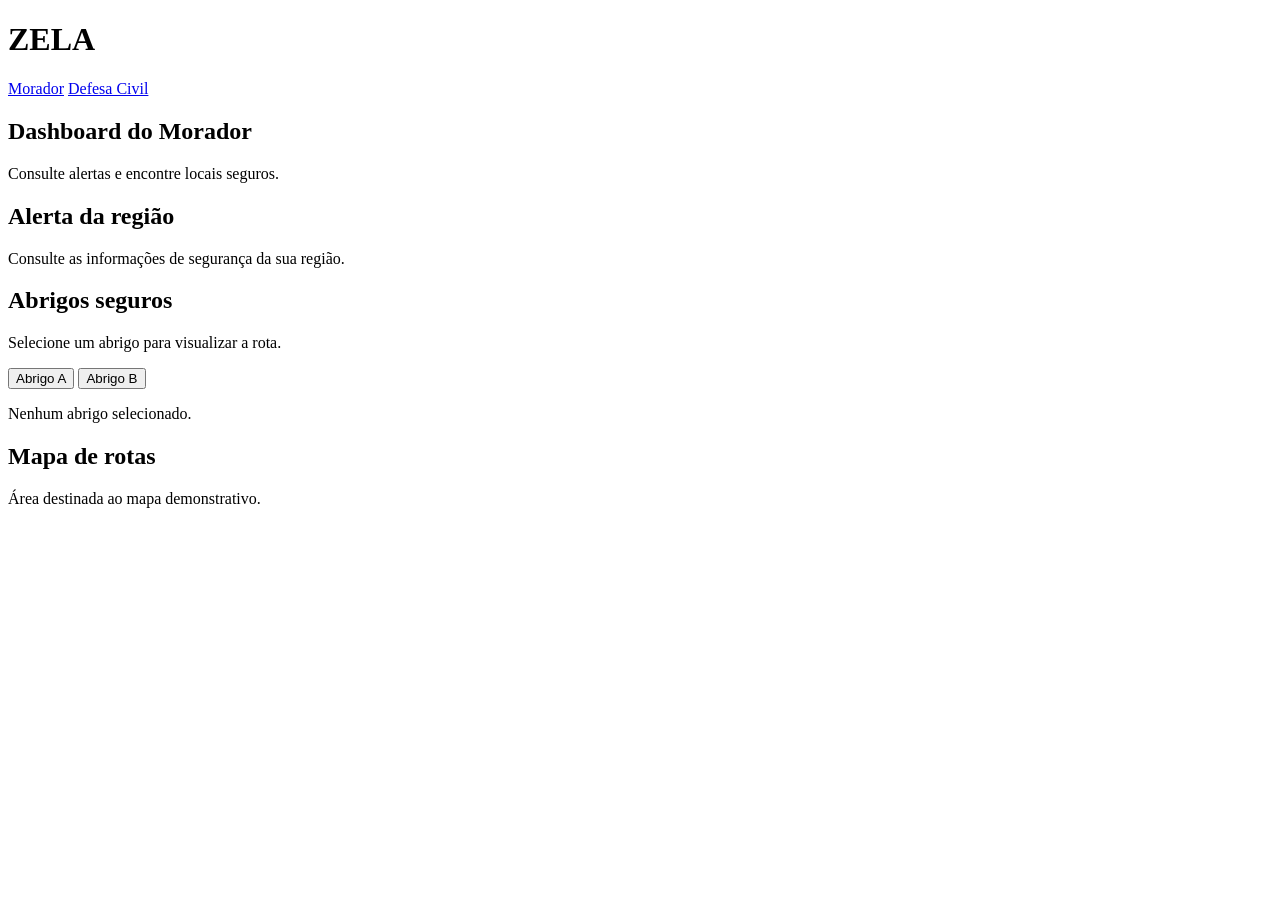
==== index.html @ 66bd065d "Estrutura inicial do dashboard do morador." ====
<!DOCTYPE html>
<html lang="pt-BR">
<head>
    <meta charset="UTF-8">
    <meta name="viewport" content="width=device-width, initial-scale=1.0">
    <title>ZELA - Dashboard do Morador</title>
    <link rel="stylesheet" href="css/style.css">
</head>

<body>

    <header class="cabecalho">
        <h1 class="cabecalho__logo">ZELA</h1>

        <nav class="cabecalho__navegacao">
            <a href="index.html">Morador</a>
            <a href="autoridades.html">Defesa Civil</a>
        </nav>
    </header>

    <main class="morador">

        <h2 class="morador__titulo">
            Dashboard do Morador
        </h2>

        <p class="morador__descricao">
            Consulte alertas e encontre locais seguros.
        </p>

        <section class="alerta">
            <h2 class="alerta__titulo">Alerta da região</h2>

            <p class="alerta__mensagem">
                Consulte as informações de segurança da sua região.
            </p>
        </section>

        <section class="abrigos">
            <h2 class="abrigos__titulo">Abrigos seguros</h2>

            <p class="abrigos__descricao">
                Selecione um abrigo para visualizar a rota.
            </p>

            <button type="button" class="abrigos__botao">
                Abrigo A
            </button>

            <button type="button" class="abrigos__botao">
                Abrigo B
            </button>

            <p id="infoAbrigo" class="abrigos__informacao">
                Nenhum abrigo selecionado.
            </p>
        </section>

        <section class="mapa">
            <h2 class="mapa__titulo">Mapa de rotas</h2>

            <p class="mapa__aviso">
                Área destinada ao mapa demonstrativo.
            </p>
        </section>

    </main>

    <script src="js/morador.js"></script>

</body>
</html>
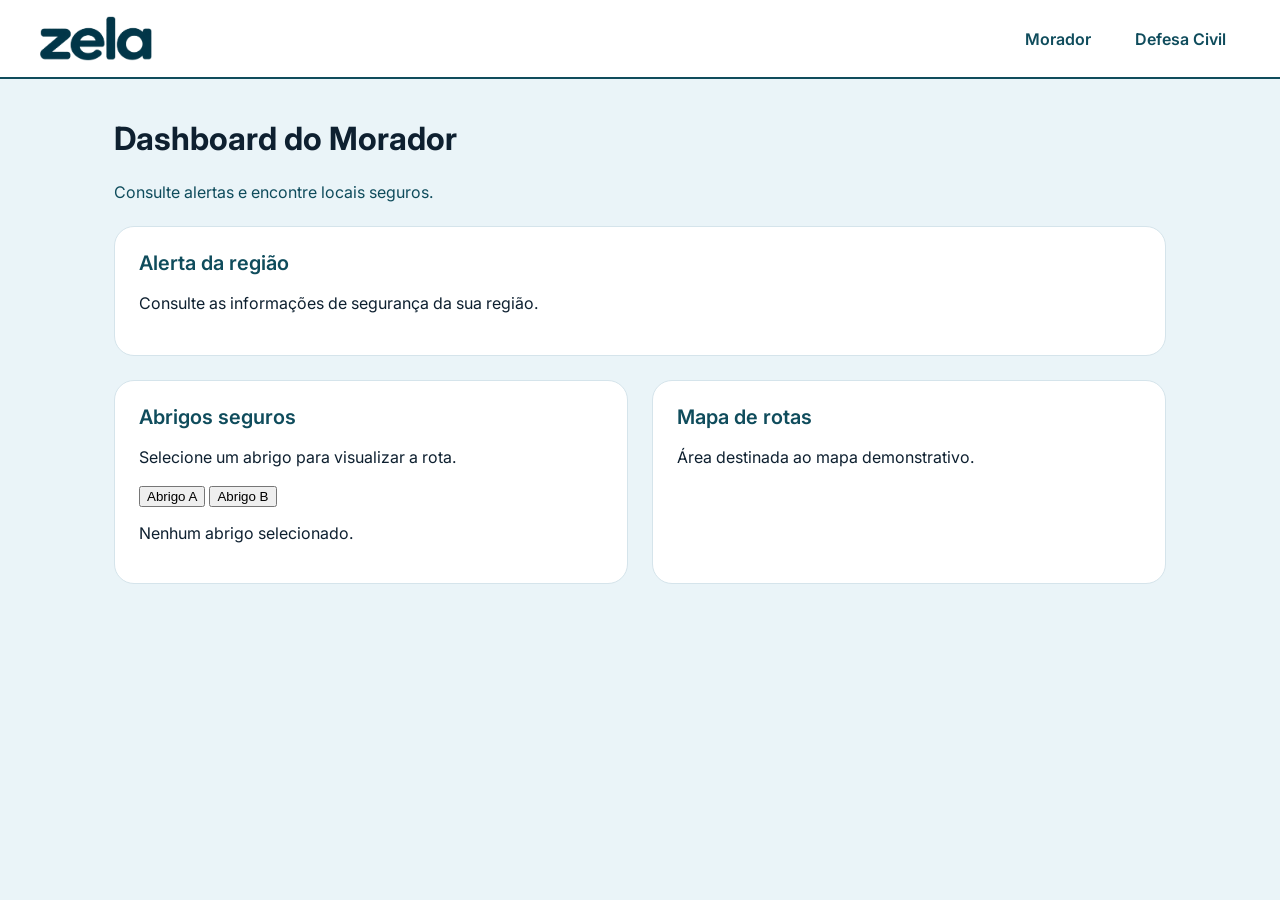
==== commit d17463bf: "Criação do dashboard e estilização inicial do ZELA" ====
--- a/index.html
+++ b/index.html
@@ -4,25 +4,30 @@
     <meta charset="UTF-8">
     <meta name="viewport" content="width=device-width, initial-scale=1.0">
     <title>ZELA - Dashboard do Morador</title>
+    <link rel="preconnect" href="https://fonts.googleapis.com">
+    <link rel="preconnect" href="https://fonts.gstatic.com" crossorigin>
+    <link href="https://fonts.googleapis.com/css2?family=Inter:wght@400;500;600;700&display=swap" rel="stylesheet">
     <link rel="stylesheet" href="css/style.css">
 </head>
 
 <body>
 
     <header class="cabecalho">
-        <h1 class="cabecalho__logo">ZELA</h1>
+    <a href="index.html" class="cabecalho__marca">
+        <img src="img/logo-zela.png" alt="ZELA" class="cabecalho__logo">
+    </a>
 
-        <nav class="cabecalho__navegacao">
-            <a href="index.html">Morador</a>
-            <a href="autoridades.html">Defesa Civil</a>
-        </nav>
-    </header>
+    <nav class="cabecalho__navegacao">
+        <a href="index.html" class="cabecalho__link">Morador</a>
+        <a href="autoridades.html" class="cabecalho__link">Defesa Civil</a>
+    </nav>
+</header>
 
     <main class="morador">
 
-        <h2 class="morador__titulo">
+        <h1 class="morador__titulo">
             Dashboard do Morador
-        </h2>
+        </h1>
 
         <p class="morador__descricao">
             Consulte alertas e encontre locais seguros.
--- a/css/style.css
+++ b/css/style.css
@@ -0,0 +1,107 @@
+
+* {
+    box-sizing: border-box;
+}
+
+body {
+    margin: 0;
+    background: #EAF4F8;
+    color: #0E2030;
+    font-family: 'Inter', Arial, sans-serif;
+}
+
+/* CABEÇALHO */
+
+.cabecalho {
+    display: flex;
+    align-items: center;
+    justify-content: space-between;
+    padding: 16px 40px;
+    background: #FFFFFF;
+    border-bottom: 2px solid #0F4C5C;
+    gap: 20px;
+}
+
+.cabecalho__marca {
+    display: inline-flex;
+    align-items: center;
+    text-decoration: none;
+}
+
+.cabecalho__logo {
+    height: 45px;
+    width: auto;
+    display: block;
+}
+
+.cabecalho__navegacao {
+    display: flex;
+    align-items: center;
+    gap: 16px;
+}
+
+.cabecalho__link {
+    color: #0F4C5C;
+    font-size: 16px;
+    font-weight: 600;
+    text-decoration: none;
+    padding: 10px 14px;
+    border-radius: 8px;
+}
+
+.cabecalho__link:hover {
+    background: #EAF4F8;
+}
+
+/* DASHBOARD DO MORADOR */
+
+.morador {
+    max-width: 1100px;
+    margin: 0 auto;
+    padding: 40px 24px;
+
+    display: grid;
+    grid-template-columns: 1fr 1fr;
+    gap: 24px;
+}
+
+.morador__titulo {
+    grid-column: 1 / -1;
+    color: #0E2030;
+    font-size: 32px;
+    font-weight: 700;
+    margin: 0;
+}
+
+.morador__descricao {
+    grid-column: 1 / -1;
+    color: #0F4C5C;
+    font-size: 16px;
+    margin: 0;
+}
+
+/* CARDS */
+
+.alerta, .abrigos, .mapa {
+    background: #FFFFFF;
+    border: 1px solid #D5E4EB;
+    border-radius: 20px;
+    padding: 24px;
+}
+
+.alerta {
+    grid-column: 1 / -1;
+}
+
+.alerta__titulo, .abrigos__titulo, .mapa__titulo {
+    color: #0F4C5C;
+    font-size: 20px;
+    font-weight: 600;
+    margin: 0 0 16px;
+}
+
+.alerta__mensagem, .abrigos__descricao, .mapa__aviso {
+    color: #0E2030;
+    font-size: 16px;
+    line-height: 1.5;
+}
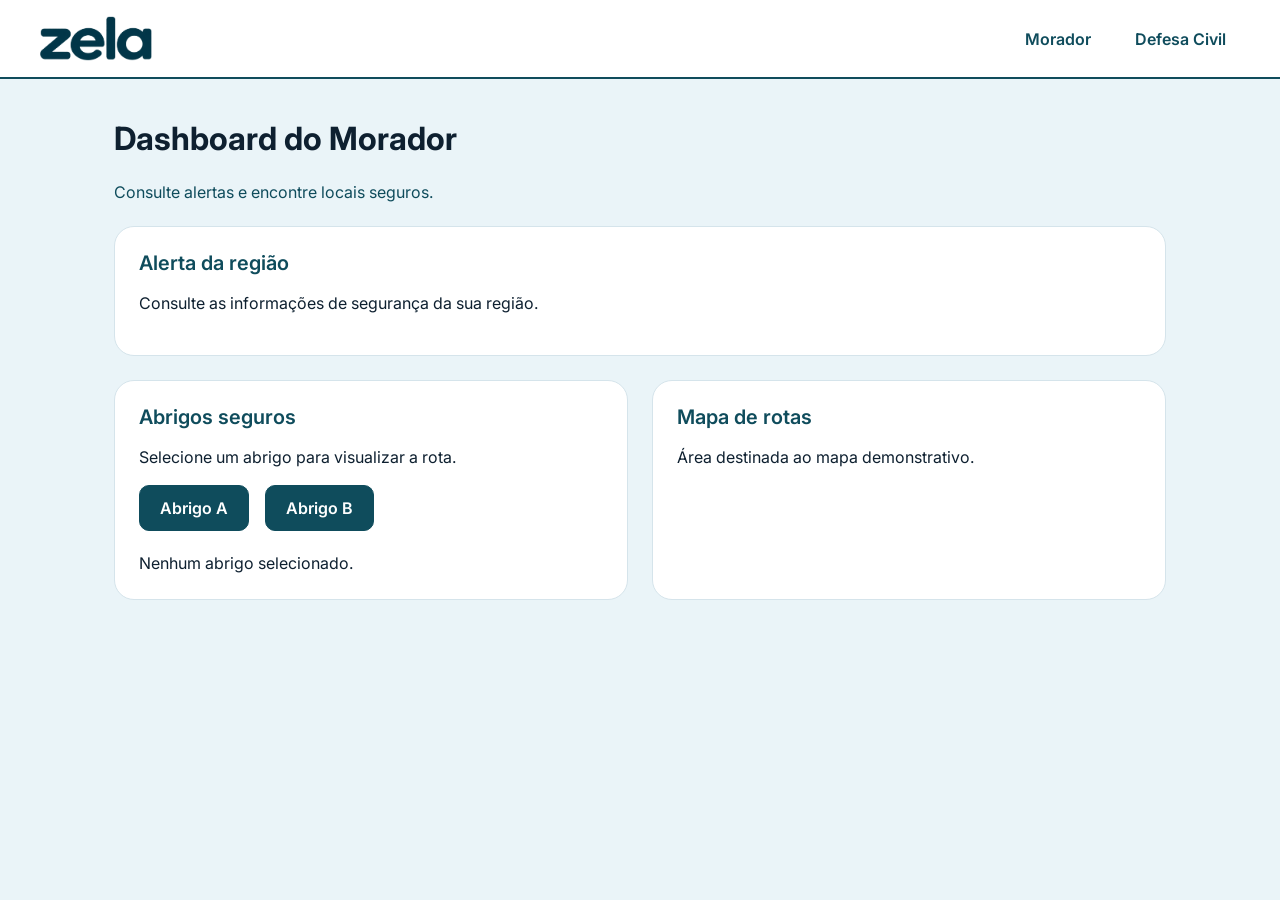
==== commit f147e6f3: "Implementação da seleção de abrigos." ====
--- a/index.html
+++ b/index.html
@@ -48,11 +48,11 @@
                 Selecione um abrigo para visualizar a rota.
             </p>
 
-            <button type="button" class="abrigos__botao">
+            <button type="button" class="abrigos__botao" onclick="selecionarAbrigoA()">
                 Abrigo A
             </button>
 
-            <button type="button" class="abrigos__botao">
+            <button type="button" class="abrigos__botao" onclick="selecionarAbrigoB()">
                 Abrigo B
             </button>
 
--- a/css/style.css
+++ b/css/style.css
@@ -104,4 +104,32 @@
     color: #0E2030;
     font-size: 16px;
     line-height: 1.5;
-}+}
+
+/* BOTÕES DOS ABRIGOS */
+
+.abrigos__botao {
+    background: #0F4C5C;
+    color: #FFFFFF;
+    border: 1px solid #0F4C5C;
+    border-radius: 10px;
+    padding: 12px 20px;
+    font-family: inherit;
+    font-size: 16px;
+    font-weight: 600;
+    cursor: pointer;
+    margin-right: 12px;
+    margin-bottom: 12px;
+}
+
+.abrigos__botao:hover {
+    background: #0E2030;
+    border-color: #0E2030;
+}
+
+.abrigos__informacao {
+    color: #0E2030;
+    font-size: 16px;
+    line-height: 1.5;
+    margin: 8px 0 0;
+}
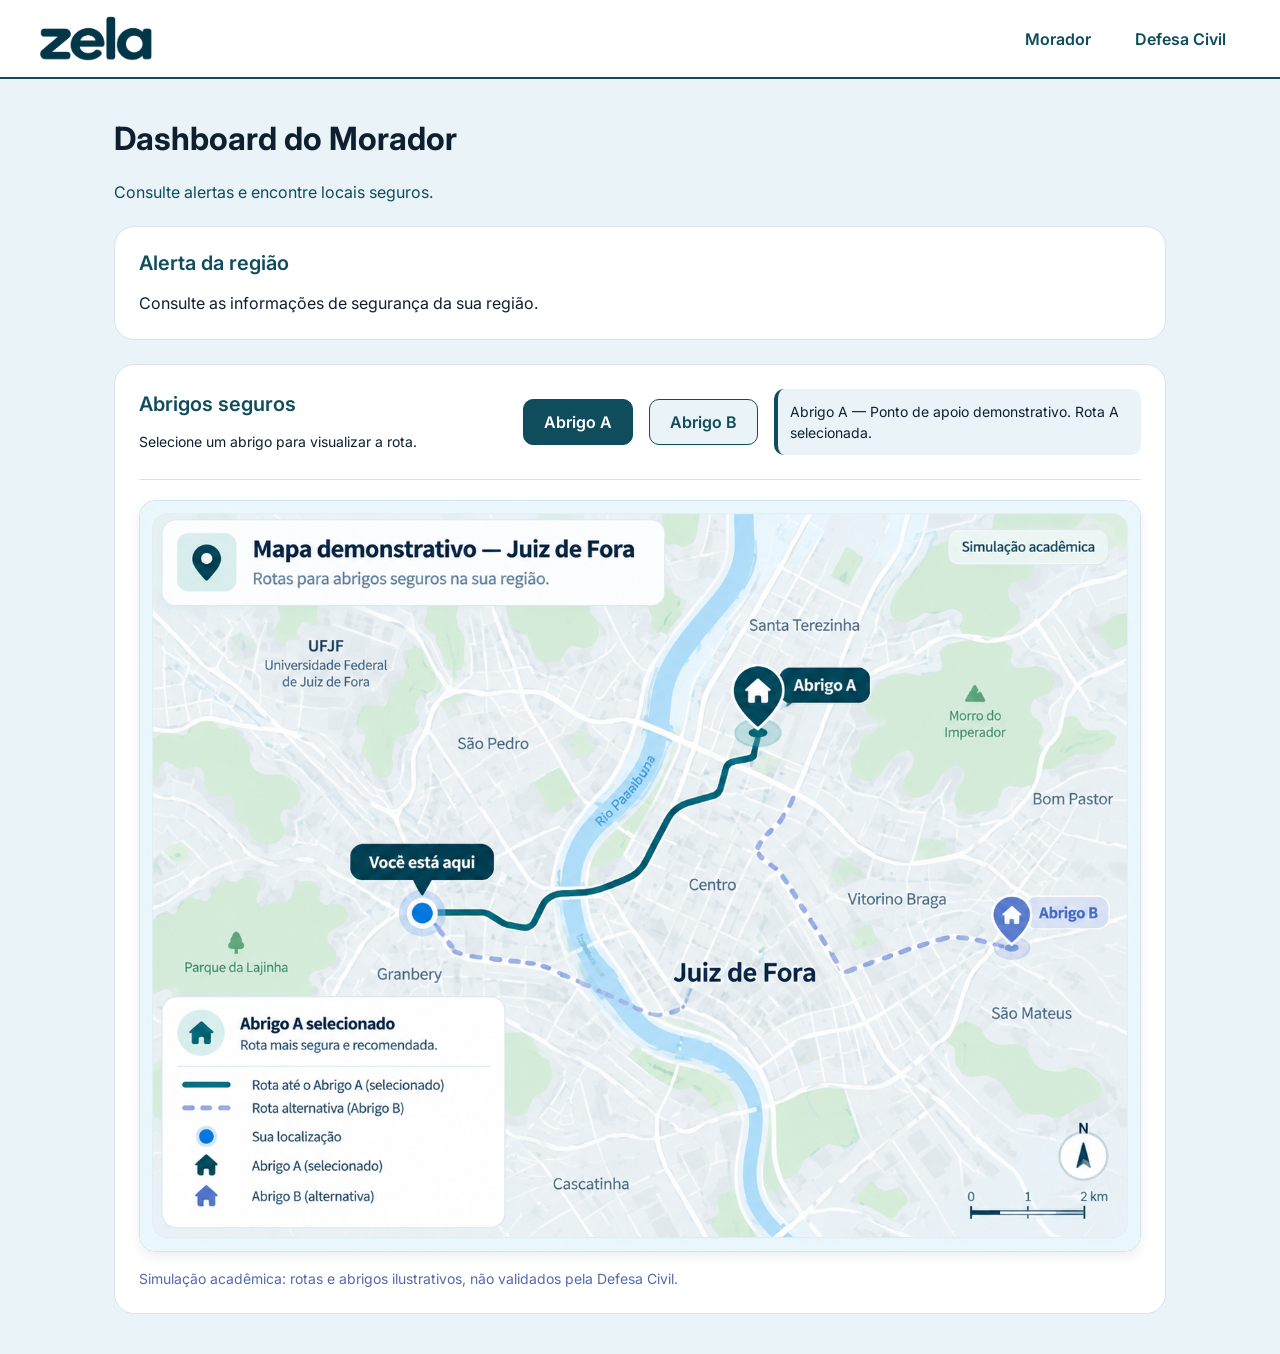
==== commit 4a7d2737: "Implementação do mapa interativo e seleção de abrigos" ====
--- a/index.html
+++ b/index.html
@@ -41,33 +41,45 @@
             </p>
         </section>
 
-        <section class="abrigos">
+        
+        <section class="rotas">
+
             <h2 class="abrigos__titulo">Abrigos seguros</h2>
-
             <p class="abrigos__descricao">
                 Selecione um abrigo para visualizar a rota.
             </p>
 
-            <button type="button" class="abrigos__botao" onclick="selecionarAbrigoA()">
+            <button type="button" id="botaoAbrigoA" class="abrigos__botao abrigos__botao--selecionado"
+            onclick="selecionarAbrigoA()">
                 Abrigo A
             </button>
 
-            <button type="button" class="abrigos__botao" onclick="selecionarAbrigoB()">
+            <button type="button" id="botaoAbrigoB" class="abrigos__botao"
+            onclick="selecionarAbrigoB()">
                 Abrigo B
             </button>
+            
+            <p id="infoAbrigo" class="abrigos__informacao">
+                Abrigo A — Ponto de apoio demonstrativo. Rota A selecionada.
+            </p>
 
-            <p id="infoAbrigo" class="abrigos__informacao">
-                Nenhum abrigo selecionado.
-            </p>
+            <section class="mapa">
+
+                <img
+                    src="img/mapa-abrigo-a.png"
+                    alt="Mapa demonstrativo com rota para o Abrigo A em Juiz de Fora"
+                    id="imagemMapa"
+                    class="mapa__imagem"
+                >
+
+                <p class="mapa__aviso">
+                    Simulação acadêmica: rotas e abrigos ilustrativos,
+                    não validados pela Defesa Civil.
+                </p>
+            </section>
         </section>
 
-        <section class="mapa">
-            <h2 class="mapa__titulo">Mapa de rotas</h2>
 
-            <p class="mapa__aviso">
-                Área destinada ao mapa demonstrativo.
-            </p>
-        </section>
 
     </main>
 
--- a/css/style.css
+++ b/css/style.css
@@ -59,14 +59,12 @@
     max-width: 1100px;
     margin: 0 auto;
     padding: 40px 24px;
-
     display: grid;
-    grid-template-columns: 1fr 1fr;
+    grid-template-columns: 1fr;
     gap: 24px;
 }
 
 .morador__titulo {
-    grid-column: 1 / -1;
     color: #0E2030;
     font-size: 32px;
     font-weight: 700;
@@ -74,43 +72,73 @@
 }
 
 .morador__descricao {
-    grid-column: 1 / -1;
-    color: #0F4C5C;
-    font-size: 16px;
-    margin: 0;
-}
-
-/* CARDS */
-
-.alerta, .abrigos, .mapa {
+    color: #0F4C5C;
+    font-size: 16px;
+    margin: 0;
+}
+
+/* ALERTA DA REGIÃO */
+
+.alerta {
     background: #FFFFFF;
     border: 1px solid #D5E4EB;
     border-radius: 20px;
     padding: 24px;
 }
 
-.alerta {
-    grid-column: 1 / -1;
-}
-
-.alerta__titulo, .abrigos__titulo, .mapa__titulo {
+.alerta__titulo {
     color: #0F4C5C;
     font-size: 20px;
     font-weight: 600;
     margin: 0 0 16px;
 }
 
-.alerta__mensagem, .abrigos__descricao, .mapa__aviso {
-    color: #0E2030;
-    font-size: 16px;
-    line-height: 1.5;
+.alerta__mensagem {
+    color: #0E2030;
+    font-size: 16px;
+    line-height: 1.5;
+    margin: 0;
+}
+
+/* CARD DE ROTAS E ABRIGOS */
+
+.rotas {
+    display: grid;
+    grid-template-columns: 2fr auto auto 2fr;
+    align-items: center;
+    column-gap: 16px;
+    row-gap: 8px;
+    background: #FFFFFF;
+    border: 1px solid #D5E4EB;
+    border-radius: 20px;
+    padding: 24px;
+}
+
+/* TÍTULO E DESCRIÇÃO DOS ABRIGOS */
+
+.abrigos__titulo {
+    grid-column: 1;
+    grid-row: 1;
+    color: #0F4C5C;
+    font-size: 20px;
+    font-weight: 600;
+    margin: 0;
+}
+
+.abrigos__descricao {
+    grid-column: 1;
+    grid-row: 2;
+    color: #0E2030;
+    font-size: 14px;
+    line-height: 1.5;
+    margin: 0;
 }
 
 /* BOTÕES DOS ABRIGOS */
 
 .abrigos__botao {
-    background: #0F4C5C;
-    color: #FFFFFF;
+    background: #EAF4F8;
+    color: #0F4C5C;
     border: 1px solid #0F4C5C;
     border-radius: 10px;
     padding: 12px 20px;
@@ -118,18 +146,68 @@
     font-size: 16px;
     font-weight: 600;
     cursor: pointer;
-    margin-right: 12px;
-    margin-bottom: 12px;
 }
 
 .abrigos__botao:hover {
+    background: #D5E4EB;
+}
+
+.abrigos__botao--selecionado {
+    background: #0F4C5C;
+    color: #FFFFFF;
+}
+
+.abrigos__botao--selecionado:hover {
     background: #0E2030;
-    border-color: #0E2030;
-}
+}
+
+#botaoAbrigoA {
+    grid-column: 2;
+    grid-row: 1 / 3;
+}
+
+#botaoAbrigoB {
+    grid-column: 3;
+    grid-row: 1 / 3;
+}
+
+/* INFORMAÇÃO DO ABRIGO SELECIONADO */
 
 .abrigos__informacao {
-    color: #0E2030;
-    font-size: 16px;
-    line-height: 1.5;
-    margin: 8px 0 0;
-}
+    grid-column: 4;
+    grid-row: 1 / 3;
+    background: #EAF4F8;
+    border-left: 4px solid #0F4C5C;
+    border-radius: 10px;
+    padding: 12px;
+    color: #0E2030;
+    font-size: 14px;
+    line-height: 1.5;
+    margin: 0;
+}
+
+/* MAPA DE ROTAS */
+
+.mapa {
+    grid-column: 1 / -1;
+    border-top: 1px solid #D5E4EB;
+    padding-top: 20px;
+    margin-top: 16px;
+}
+
+.mapa__imagem {
+    width: 100%;
+    max-width: 1150px;
+    display: block;
+    margin: 0 auto;
+    border: 1px solid #D5E4EB;
+    border-radius: 16px;
+    box-shadow: 0 4px 12px rgba(14, 32, 48, 0.08);
+}
+
+.mapa__aviso {
+    color: #5369B0;
+    font-size: 14px;
+    line-height: 1.5;
+    margin: 16px 0 0;
+}
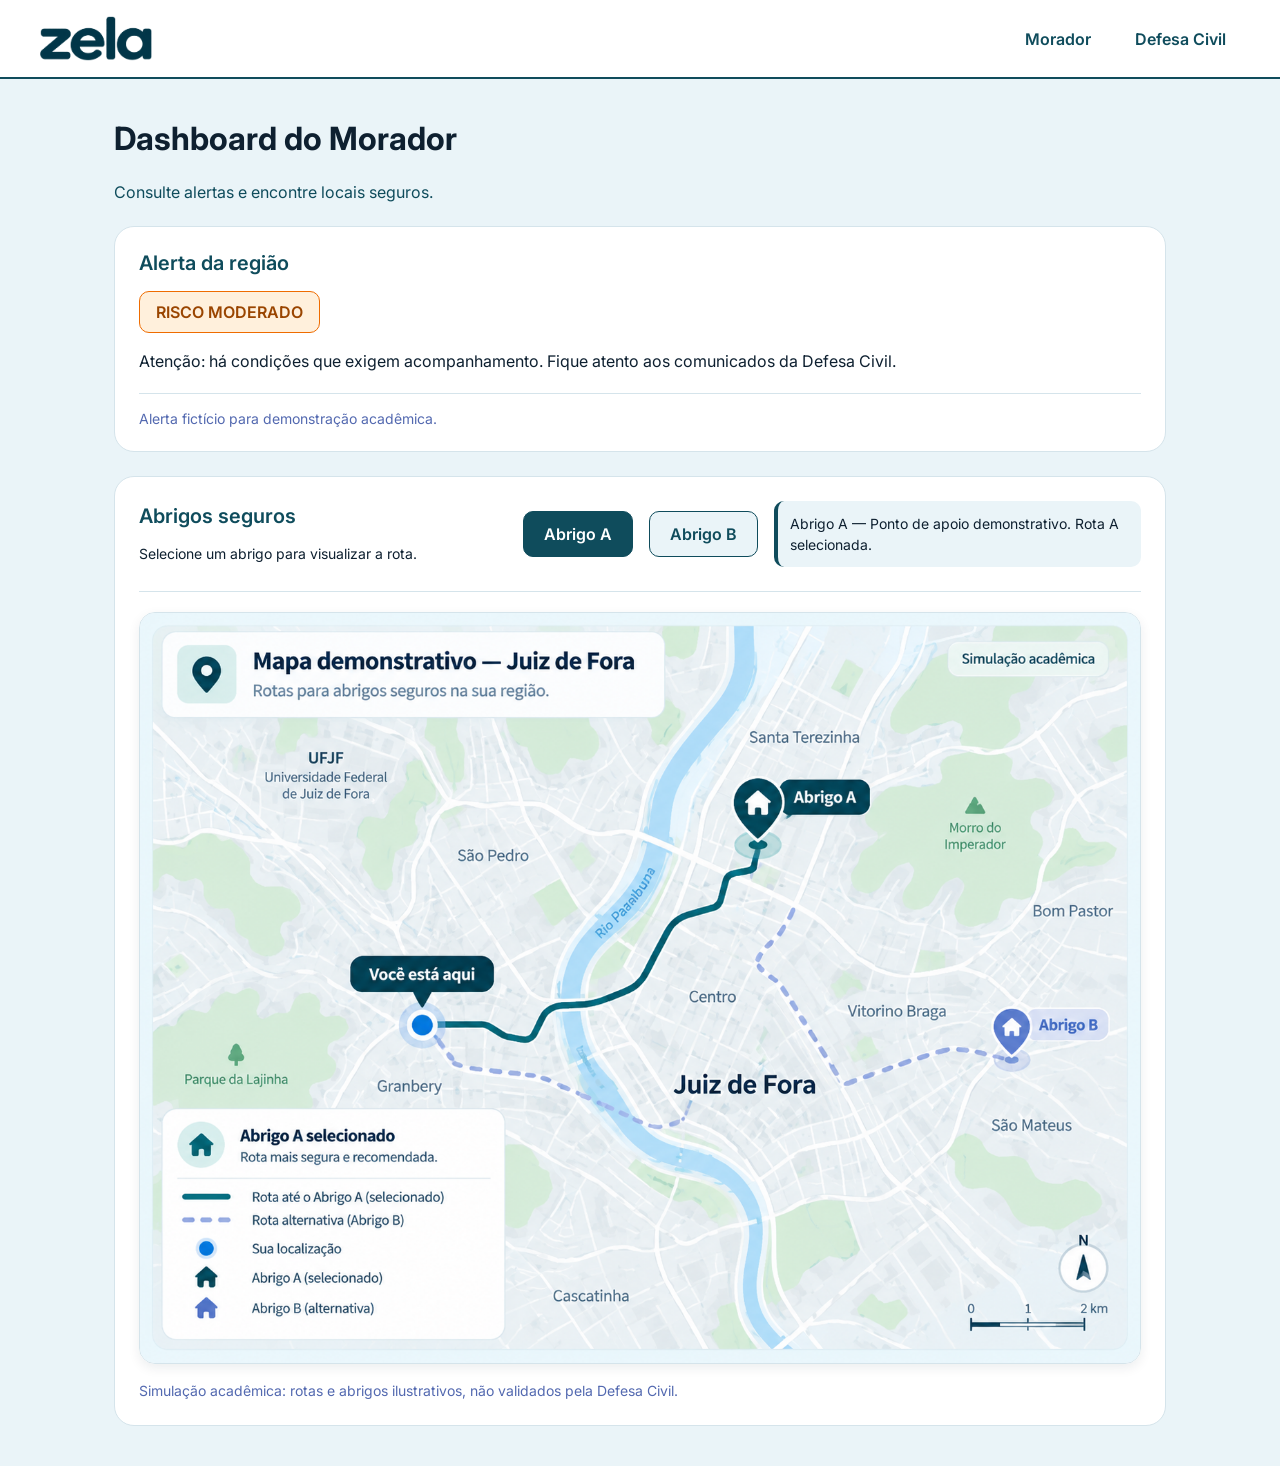
==== commit 82c98de3: "Implementação dos níveis de risco no painel da Defesa Civil" ====
--- a/index.html
+++ b/index.html
@@ -19,7 +19,7 @@
 
     <nav class="cabecalho__navegacao">
         <a href="index.html" class="cabecalho__link">Morador</a>
-        <a href="autoridades.html" class="cabecalho__link">Defesa Civil</a>
+        <a href="autoridade.html" class="cabecalho__link">Defesa Civil</a>
     </nav>
 </header>
 
@@ -33,14 +33,23 @@
             Consulte alertas e encontre locais seguros.
         </p>
 
+
         <section class="alerta">
             <h2 class="alerta__titulo">Alerta da região</h2>
 
-            <p class="alerta__mensagem">
-                Consulte as informações de segurança da sua região.
+            <p id="nivelRisco" class="alerta__nivel">
+                RISCO MODERADO
+            </p>
+
+            <p id="mensagemAlerta" class="alerta__mensagem">
+                Atenção: há condições que exigem acompanhamento.
+                Fique atento aos comunicados da Defesa Civil.
+            </p>
+
+            <p class="alerta__aviso">
+                Alerta fictício para demonstração acadêmica.
             </p>
         </section>
-
         
         <section class="rotas">
 
--- a/css/style.css
+++ b/css/style.css
@@ -98,6 +98,28 @@
     font-size: 16px;
     line-height: 1.5;
     margin: 0;
+}
+
+/* NÍVEL DE RISCO */
+
+.alerta__nivel {
+    display: inline-block;
+    background: #FFF0DC;
+    color: #9A4500;
+    border: 1px solid #EF6C00;
+    border-radius: 10px;
+    padding: 10px 16px;
+    font-size: 16px;
+    font-weight: 600;
+    margin: 0 0 16px;
+}
+
+.alerta__aviso {
+    color: #5369B0;
+    font-size: 14px;
+    border-top: 1px solid #D5E4EB;
+    padding-top: 16px;
+    margin: 20px 0 0;
 }
 
 /* CARD DE ROTAS E ABRIGOS */
@@ -211,3 +233,130 @@
     line-height: 1.5;
     margin: 16px 0 0;
 }
+
+/* PAINEL DA DEFESA CIVIL */
+
+.autoridade {
+    max-width: 1100px;
+    margin: 0 auto;
+    padding: 40px 24px;
+    display: grid;
+    gap: 24px;
+}
+
+.autoridade__titulo {
+    color: #0E2030;
+    font-size: 32px;
+    font-weight: 700;
+    margin: 0;
+}
+
+.autoridade__descricao {
+    color: #0F4C5C;
+    font-size: 16px;
+    margin: 0;
+}
+
+/* GERENCIAMENTO DE ALERTAS */
+
+.gerenciamento {
+    background: #FFFFFF;
+    border: 1px solid #D5E4EB;
+    border-radius: 20px;
+    padding: 24px;
+
+    display: grid;
+    grid-template-columns: 1fr 1fr 1fr;
+    gap: 16px;
+    align-items: center;
+}
+
+.gerenciamento__titulo {
+    color: #0F4C5C;
+    font-size: 20px;
+    font-weight: 600;
+    margin: 0;
+}
+
+.gerenciamento__descricao {
+    color: #0E2030;
+    font-size: 16px;
+    margin: 0;
+}
+
+/* BOTÕES DE RISCO */
+
+.gerenciamento__botao {
+    background: #0F4C5C;
+    color: #FFFFFF;
+    border: 1px solid #0F4C5C;
+    border-radius: 10px;
+    padding: 12px 20px;
+    font-family: inherit;
+    font-size: 16px;
+    font-weight: 600;
+    cursor: pointer;
+}
+
+.gerenciamento__botao:hover {
+    background: #0E2030;
+}
+
+/* ALERTA SELECIONADO */
+
+.gerenciamento__nivel {
+    background: #FFF0DC;
+    color: #9A4500;
+    border: 1px solid #EF6C00;
+    border-radius: 10px;
+    padding: 10px 16px;
+    font-size: 16px;
+    font-weight: 600;
+    margin: 0;
+}
+
+.gerenciamento__mensagem {
+    color: #0E2030;
+    font-size: 16px;
+    line-height: 1.5;
+    margin: 0;
+}
+
+.gerenciamento__aviso {
+    color: #5369B0;
+    font-size: 14px;
+    border-top: 1px solid #D5E4EB;
+    padding-top: 16px;
+    margin: 0;
+    width: 100%;
+}
+
+.gerenciamento__titulo,
+.gerenciamento__descricao,
+.gerenciamento__nivel,
+.gerenciamento__mensagem,
+.gerenciamento__aviso {
+    grid-column: 1 / -1;
+}
+
+.gerenciamento__nivel {
+    justify-self: start;
+}
+
+.gerenciamento__nivel--baixo {
+    background: #FFF8DB;
+    color: #705400;
+    border: 1px solid #F9A825;
+}
+
+.gerenciamento__nivel--moderado {
+    background: #FFF0DC;
+    color: #9A4500;
+    border: 1px solid #EF6C00;
+}
+
+.gerenciamento__nivel--alto {
+    background: #FCE8E8;
+    color: #A31E1E;
+    border: 1px solid #C62828;
+}
